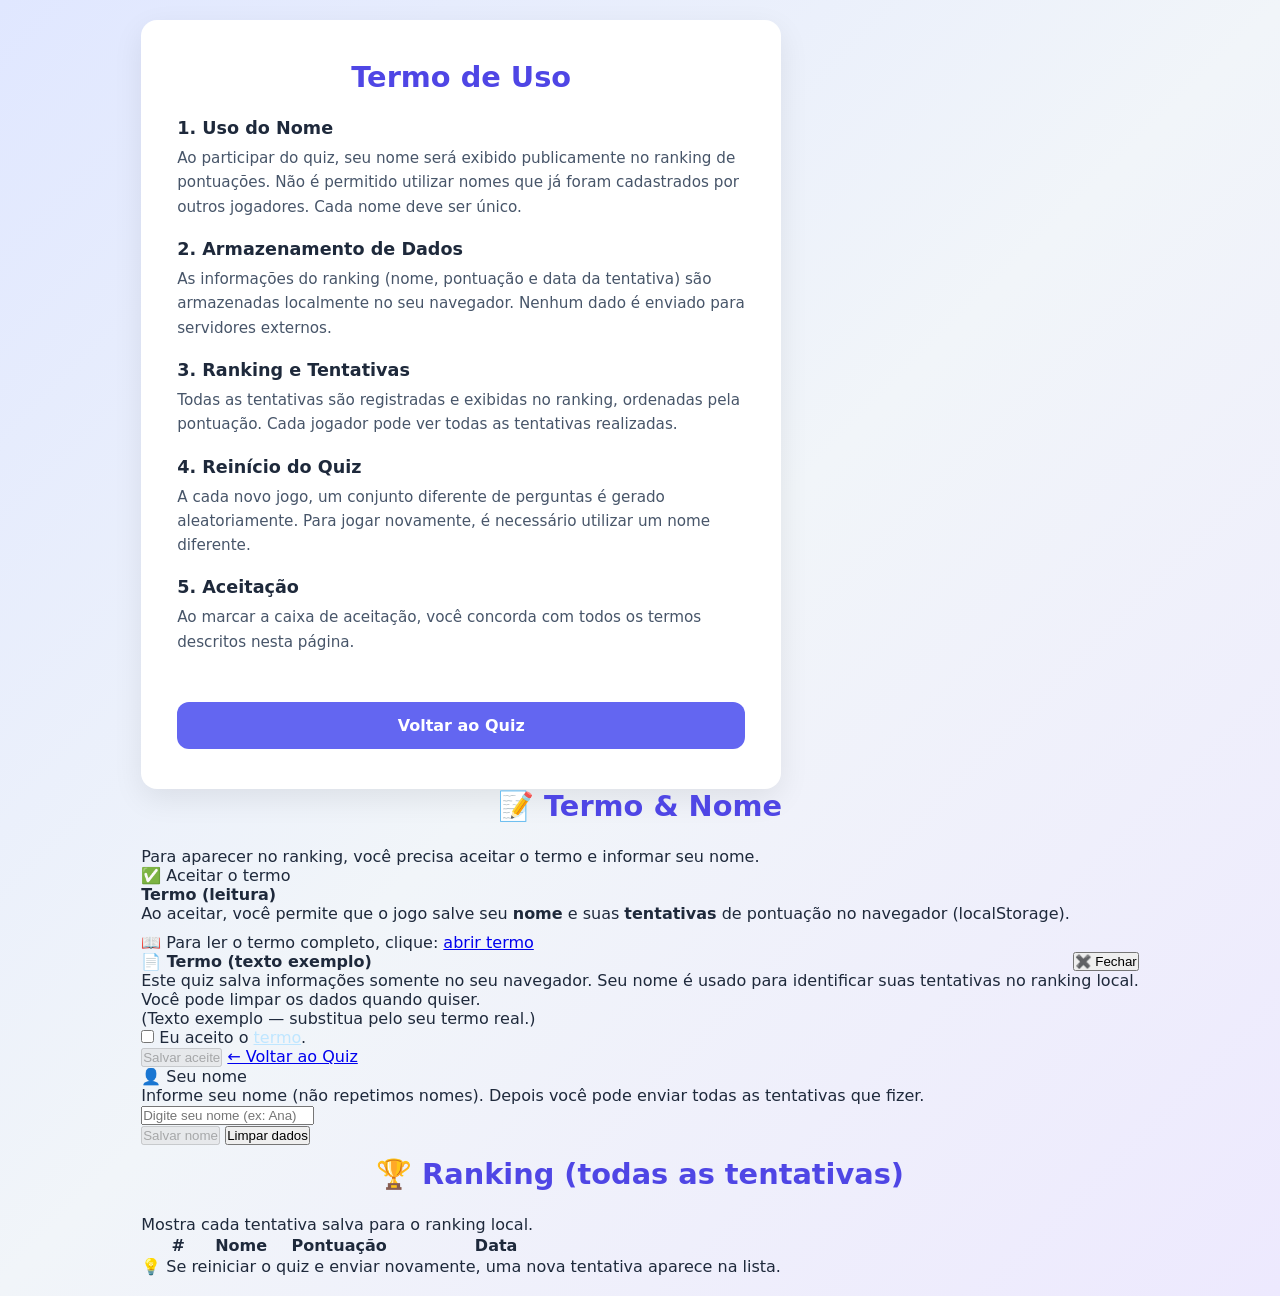
==== termo.html @ 55e7a04a "Quiz conhecimentos gerais, quase pronto." ====
<!DOCTYPE html>
<html lang="pt-BR">
<head>
  <meta charset="UTF-8" />
  <meta name="viewport" content="width=device-width, initial-scale=1.0" />
  <title>Ranking - Quiz</title>
  <link rel="stylesheet" href="css/termo.css" />
  <script src="termo.css" defer></script>
</head>
<body>
  <div class="wrap">
    <!-- Painel Termo + Nome --><!DOCTYPE html>
<html lang="pt-BR">
    <head>
      <meta charset="UTF-8" />
      <meta name="viewport" content="width=device-width, initial-scale=1.0" />
      <title>Termo de Uso</title>
      <style>
        * {
          margin: 0;
          padding: 0;
          box-sizing: border-box;
        }
    
        body {
          font-family: 'Segoe UI', system-ui, -apple-system, sans-serif;
          background: linear-gradient(135deg, #e0e7ff 0%, #f1f5f9 50%, #ede9fe 100%);
          color: #1e293b;
          min-height: 100vh;
          display: flex;
          align-items: center;
          justify-content: center;
          padding: 20px;
        }
    
        .cartao {
          background: #ffffff;
          border-radius: 16px;
          box-shadow: 0 10px 30px rgba(0, 0, 0, 0.08);
          padding: 40px 36px;
          max-width: 640px;
          width: 100%;
        }
    
        h1 {
          font-size: 1.8rem;
          color: #4f46e5;
          text-align: center;
          margin-bottom: 24px;
        }
    
        .secao {
          margin-bottom: 20px;
        }
    
        .secao h2 {
          font-size: 1.1rem;
          color: #1e293b;
          margin-bottom: 8px;
        }
    
        .secao p {
          font-size: 0.95rem;
          line-height: 1.6;
          color: #475569;
        }
    
        .voltar {
          display: inline-block;
          margin-top: 28px;
          background: #6366f1;
          color: #ffffff;
          text-decoration: none;
          padding: 14px 28px;
          border-radius: 12px;
          font-weight: 600;
          font-size: 1rem;
          text-align: center;
          width: 100%;
          transition: background 0.2s, transform 0.15s;
        }
    
        .voltar:hover {
          background: #4f46e5;
          transform: translateY(-2px);
        }
    
        @media (max-width: 480px) {
          .cartao {
            padding: 28px 20px;
          }
    
          h1 {
            font-size: 1.5rem;
          }
        }
      </style>
    </head>
    <body>
      <div class="cartao">
        <h1>Termo de Uso</h1>
    
        <div class="secao">
          <h2>1. Uso do Nome</h2>
          <p>Ao participar do quiz, seu nome será exibido publicamente no ranking de pontuações. Não é permitido utilizar nomes que já foram cadastrados por outros jogadores. Cada nome deve ser único.</p>
        </div>
    
        <div class="secao">
          <h2>2. Armazenamento de Dados</h2>
          <p>As informações do ranking (nome, pontuação e data da tentativa) são armazenadas localmente no seu navegador. Nenhum dado é enviado para servidores externos.</p>
        </div>
    
        <div class="secao">
          <h2>3. Ranking e Tentativas</h2>
          <p>Todas as tentativas são registradas e exibidas no ranking, ordenadas pela pontuação. Cada jogador pode ver todas as tentativas realizadas.</p>
        </div>
    
        <div class="secao">
          <h2>4. Reinício do Quiz</h2>
          <p>A cada novo jogo, um conjunto diferente de perguntas é gerado aleatoriamente. Para jogar novamente, é necessário utilizar um nome diferente.</p>
        </div>
    
        <div class="secao">
          <h2>5. Aceitação</h2>
          <p>Ao marcar a caixa de aceitação, você concorda com todos os termos descritos nesta página.</p>
        </div>
    
        <a href="index.html" class="voltar">Voltar ao Quiz</a>
      </div>
    </body>
    </html>
    
    <section class="card">
      <h1>📝 Termo & Nome</h1>
      <p>Para aparecer no ranking, você precisa aceitar o termo e informar seu nome.</p>

      <div class="section-title" id="termo">✅ Aceitar o termo</div>

      <div class="term">
        <b>Termo (leitura)</b><br/>
        <span>Ao aceitar, você permite que o jogo salve seu <b>nome</b> e suas <b>tentativas</b> de pontuação no navegador (localStorage).</span>

        <div class="hint" style="margin-top:10px;">
          📖 Para ler o termo completo, clique: <a class="link" id="openTermLink" href="#" style="cursor:pointer;">abrir termo</a>
        </div>

        <!-- “abrir outra tela / outro index” você pediu antes.
             Aqui fiz em Modal dentro do ranking page (mais simples e sem bloquear fluxo). -->
        <div class="modal" id="termModal" role="dialog" aria-modal="true" aria-hidden="true">
          <div class="modal-content">
            <div style="display:flex; justify-content:space-between; align-items:center; gap:12px;">
              <div style="font-weight:900;">📄 Termo (texto exemplo)</div>
              <button class="btn" id="closeTermBtn" type="button">✖️ Fechar</button>
            </div>
            <div class="modal-body">
              <p>
                Este quiz salva informações somente no seu navegador.
                Seu nome é usado para identificar suas tentativas no ranking local.
              </p>
              <p>
                Você pode limpar os dados quando quiser.
              </p>
              <p class="muted">
                (Texto exemplo — substitua pelo seu termo real.)
              </p>
            </div>
          </div>
        </div>
      </div>

      <!-- Caixinha de aceitação (checkbox) -->
      <label class="cb">
        <input type="checkbox" id="acceptCb" />
        <span>
          Eu aceito o <span style="text-decoration: underline; color:#bfe6ff;">termo</span>.
        </span>
      </label>

      <div class="btnrow">
        <button class="btn primary" id="saveTermBtn" disabled>Salvar aceite</button>
        <a class="back" href="index.html">← Voltar ao Quiz</a>
      </div>

      <div class="section-title" id="nome">👤 Seu nome</div>
      <div class="hint">
        Informe seu nome (não repetimos nomes). Depois você pode enviar todas as tentativas que fizer.
      </div>

      <div class="field">
        <input id="nameInput" maxlength="22" placeholder="Digite seu nome (ex: Ana)" />
      </div>

      <div class="btnrow">
        <button class="btn primary" id="saveNameBtn" disabled>Salvar nome</button>
        <button class="btn" id="clearBtn">Limpar dados</button>
      </div>

      <div class="status" id="status"></div>
      <div class="hint" id="nameBlockHint" style="margin-top:12px;"></div>
    </section>

    <!-- Painel Ranking -->
    <section class="card">
      <h1>🏆 Ranking (todas as tentativas)</h1>
      <p>Mostra cada tentativa salva para o ranking local.</p>

      <table>
        <thead>
          <tr>
            <th style="width:70px;">#</th>
            <th>Nome</th>
            <th style="width:140px;">Pontuação</th>
            <th style="width:170px;">Data</th>
          </tr>
        </thead>
        <tbody id="rankBody"></tbody>
      </table>

      <div class="hint">
        💡 Se reiniciar o quiz e enviar novamente, uma nova tentativa aparece na lista.
      </div>
    </section>
  </div>

  <script src="js/ranking.js"></script>
</body>
</html>
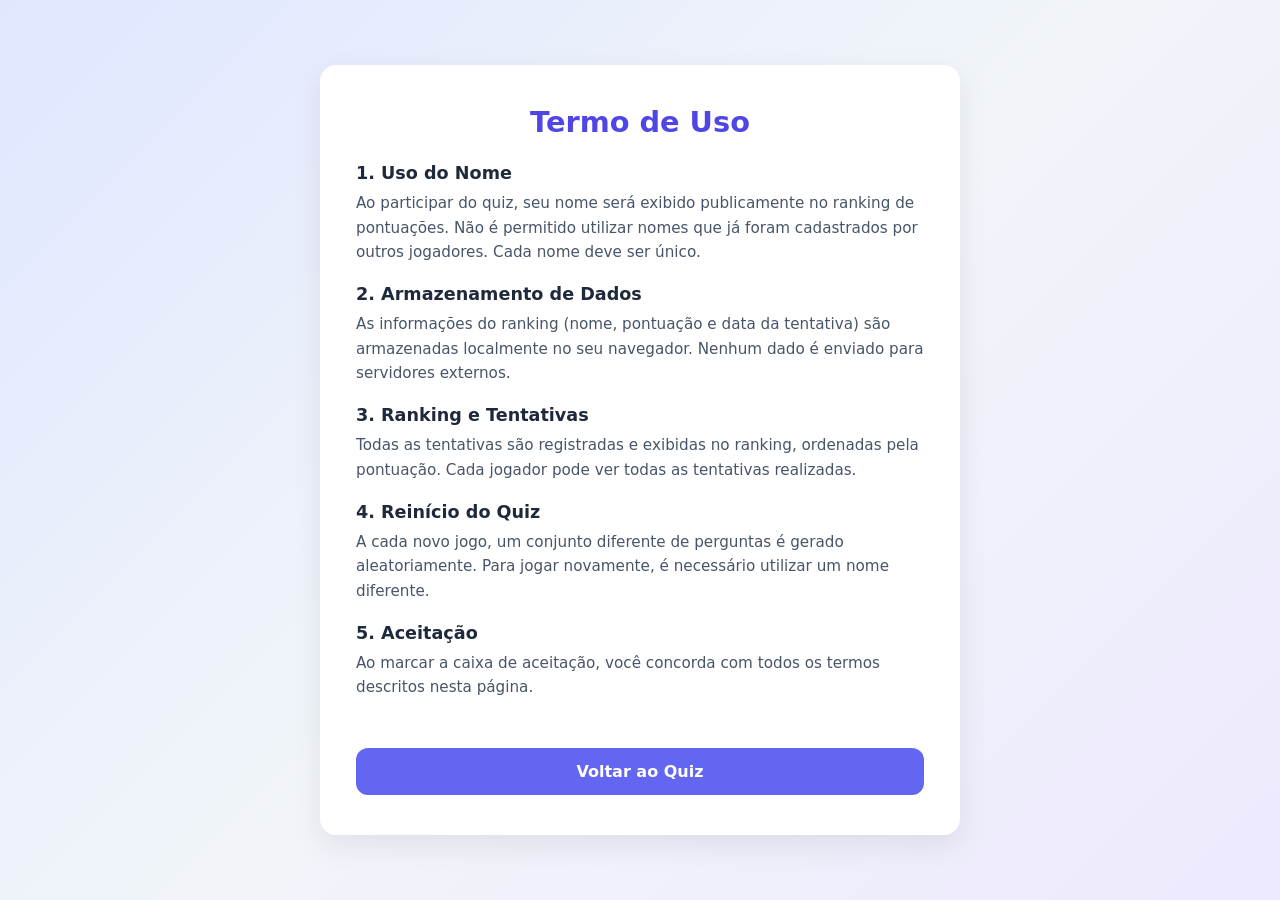
==== commit d1b34dd3: "Novas perguntas" ====
--- a/termo.html
+++ b/termo.html
@@ -130,97 +130,7 @@
     </body>
     </html>
     
-    <section class="card">
-      <h1>📝 Termo & Nome</h1>
-      <p>Para aparecer no ranking, você precisa aceitar o termo e informar seu nome.</p>
-
-      <div class="section-title" id="termo">✅ Aceitar o termo</div>
-
-      <div class="term">
-        <b>Termo (leitura)</b><br/>
-        <span>Ao aceitar, você permite que o jogo salve seu <b>nome</b> e suas <b>tentativas</b> de pontuação no navegador (localStorage).</span>
-
-        <div class="hint" style="margin-top:10px;">
-          📖 Para ler o termo completo, clique: <a class="link" id="openTermLink" href="#" style="cursor:pointer;">abrir termo</a>
-        </div>
-
-        <!-- “abrir outra tela / outro index” você pediu antes.
-             Aqui fiz em Modal dentro do ranking page (mais simples e sem bloquear fluxo). -->
-        <div class="modal" id="termModal" role="dialog" aria-modal="true" aria-hidden="true">
-          <div class="modal-content">
-            <div style="display:flex; justify-content:space-between; align-items:center; gap:12px;">
-              <div style="font-weight:900;">📄 Termo (texto exemplo)</div>
-              <button class="btn" id="closeTermBtn" type="button">✖️ Fechar</button>
-            </div>
-            <div class="modal-body">
-              <p>
-                Este quiz salva informações somente no seu navegador.
-                Seu nome é usado para identificar suas tentativas no ranking local.
-              </p>
-              <p>
-                Você pode limpar os dados quando quiser.
-              </p>
-              <p class="muted">
-                (Texto exemplo — substitua pelo seu termo real.)
-              </p>
-            </div>
-          </div>
-        </div>
-      </div>
-
-      <!-- Caixinha de aceitação (checkbox) -->
-      <label class="cb">
-        <input type="checkbox" id="acceptCb" />
-        <span>
-          Eu aceito o <span style="text-decoration: underline; color:#bfe6ff;">termo</span>.
-        </span>
-      </label>
-
-      <div class="btnrow">
-        <button class="btn primary" id="saveTermBtn" disabled>Salvar aceite</button>
-        <a class="back" href="index.html">← Voltar ao Quiz</a>
-      </div>
-
-      <div class="section-title" id="nome">👤 Seu nome</div>
-      <div class="hint">
-        Informe seu nome (não repetimos nomes). Depois você pode enviar todas as tentativas que fizer.
-      </div>
-
-      <div class="field">
-        <input id="nameInput" maxlength="22" placeholder="Digite seu nome (ex: Ana)" />
-      </div>
-
-      <div class="btnrow">
-        <button class="btn primary" id="saveNameBtn" disabled>Salvar nome</button>
-        <button class="btn" id="clearBtn">Limpar dados</button>
-      </div>
-
-      <div class="status" id="status"></div>
-      <div class="hint" id="nameBlockHint" style="margin-top:12px;"></div>
-    </section>
-
-    <!-- Painel Ranking -->
-    <section class="card">
-      <h1>🏆 Ranking (todas as tentativas)</h1>
-      <p>Mostra cada tentativa salva para o ranking local.</p>
-
-      <table>
-        <thead>
-          <tr>
-            <th style="width:70px;">#</th>
-            <th>Nome</th>
-            <th style="width:140px;">Pontuação</th>
-            <th style="width:170px;">Data</th>
-          </tr>
-        </thead>
-        <tbody id="rankBody"></tbody>
-      </table>
-
-      <div class="hint">
-        💡 Se reiniciar o quiz e enviar novamente, uma nova tentativa aparece na lista.
-      </div>
-    </section>
-  </div>
+   
 
   <script src="js/ranking.js"></script>
 </body>
